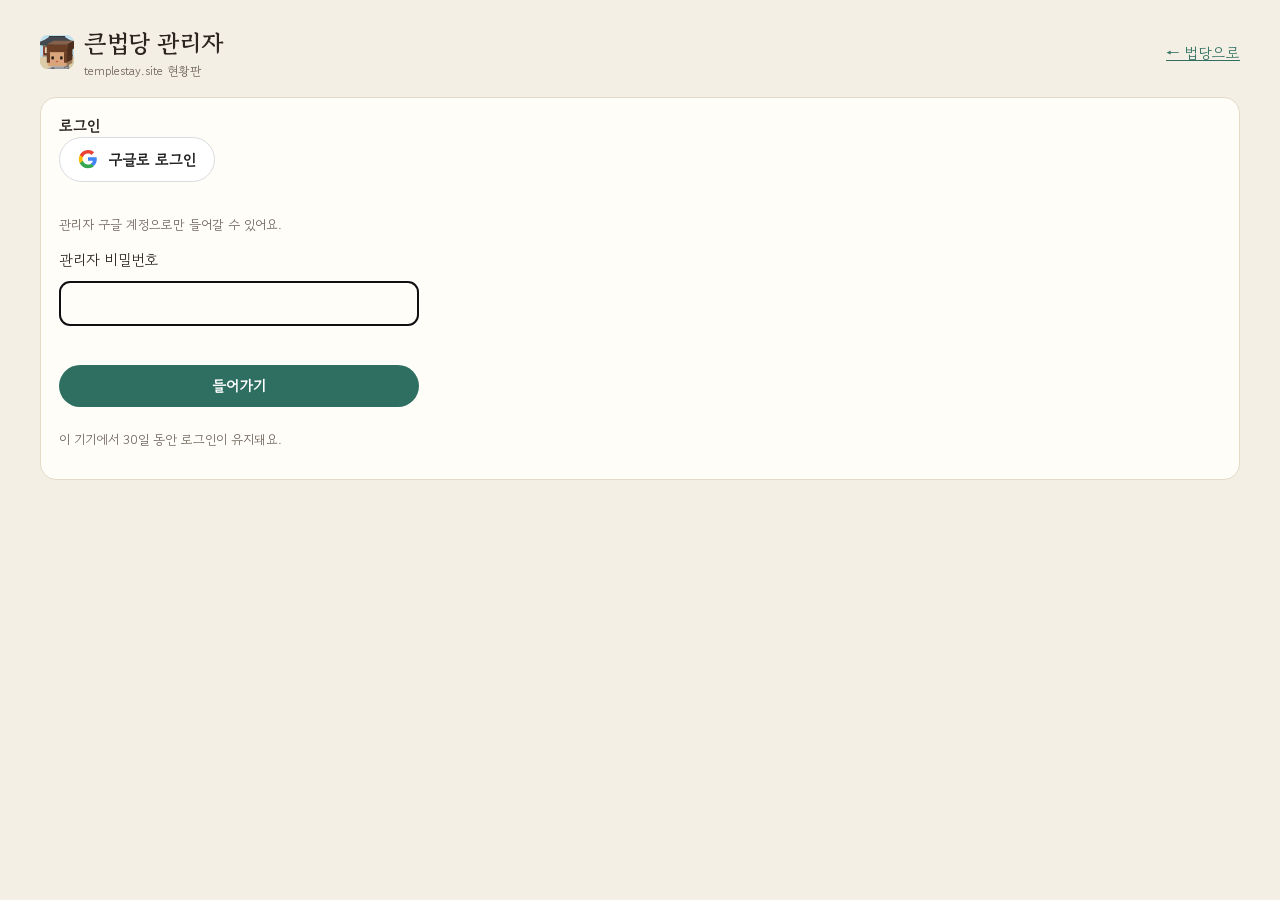
==== admin.html @ 12bd5f58 "캠핑장 첫 버전: 큰법당 뼈대 복사 → 텐트·캠핑카·카바나, 캠프 마당(모닥불·의자)·물가·취사장·내 자리, 캠핑 동작 20가지, 표정, 불꽃놀이, 도감, 본 서버 1·조용한 서버" ====
<!doctype html>
<html lang="ko">
<head>
<meta charset="utf-8">
<meta name="viewport" content="width=device-width, initial-scale=1">
<meta name="robots" content="noindex">
<title>관리자 · 큰법당 템플스테이</title>
<link rel="icon" type="image/svg+xml" href="favicon.svg">
<link rel="stylesheet" href="https://fonts.googleapis.com/css2?family=Gowun+Batang:wght@700&family=Gowun+Dodum&display=swap">
<style>
  /* 관리자 현황판: 위 숫자 6칸 → 14일 흐름 · 시간대 → 지금(장소 · 하는 일 · 서버 · 인기) → 누적 순위 · 날짜별 표 → 연등 · 신고 */
  :root { --bg: #f4efe4; --card: #fffdf8; --fg: #2b2420; --muted: #6d625a; --faint: #a4988a; --line: #e4dac8; --grid: #efe7d8;
    --jade: #2f6f62; --jade-soft: #e2efe9; --jade-pale: #b9d6cc; --amber: #c97a3c; --amber-pale: #ecc9a8; --red: #b8463f; color-scheme: light; }
  @media (prefers-color-scheme: dark) { :root { --bg: #1b1815; --card: #25211d; --fg: #efe7da; --muted: #b3a797; --faint: #7d7266; --line: #3a332c; --grid: #2f2a24;
    --jade: #6fb5a5; --jade-soft: #22362f; --jade-pale: #3c6158; --amber: #e0a06a; --amber-pale: #6b4d33; --red: #e07a70; color-scheme: dark; } }
  * { box-sizing: border-box; }
  body { margin: 0; background: var(--bg); color: var(--fg); font: 15px/1.55 "Gowun Dodum", "Apple SD Gothic Neo", "Malgun Gothic", sans-serif; word-break: keep-all;
    padding: 24px max(16px, env(safe-area-inset-right)) 48px max(16px, env(safe-area-inset-left)); }
  main { max-width: 1200px; margin: 0 auto; display: grid; gap: 16px; }
  a { color: var(--jade); }
  h1 { font-family: "Gowun Batang", serif; font-size: 24px; margin: 0; }
  h2 { font-size: 15px; margin: 0; font-weight: 700; }
  h3 { font-size: 12.5px; margin: 0 0 8px; font-weight: 400; color: var(--muted); }
  [hidden] { display: none !important; }
  .muted { color: var(--muted); font-size: 13px; }
  .err { color: var(--red); min-height: 1.4em; margin: 0; font-size: 14px; }
  button { font: inherit; cursor: pointer; border: 0; border-radius: 999px; padding: 9px 16px; background: var(--jade); color: #fff; font-weight: 700; }
  button.ghost { background: transparent; color: var(--fg); border: 1px solid var(--line); font-weight: 400; }
  button.ghost:hover { background: var(--grid); }
  input { font: inherit; font-size: 16px; padding: 9px 12px; border-radius: 10px; border: 1px solid var(--line); background: var(--card); color: var(--fg); }
  form { display: grid; gap: 10px; max-width: 360px; }
  .google { display: inline-flex; align-items: center; gap: 10px; background: #fff; color: #1f1f1f; border: 1px solid #dadce0; font-weight: 600; padding: 10px 18px; }
  .google svg { width: 20px; height: 20px; }

  /* 머리줄 */
  .top { display: flex; align-items: center; gap: 12px; flex-wrap: wrap; }
  .top .brand { display: flex; align-items: center; gap: 10px; margin-right: auto; }
  .top .brand img { width: 34px; height: 34px; }
  .top .brand small { display: block; color: var(--muted); font-size: 12.5px; }
  .live-pill { display: inline-flex; align-items: center; gap: 8px; font-size: 13px; color: var(--muted); }
  .live-pill i { width: 8px; height: 8px; border-radius: 50%; background: #3fb57a; box-shadow: 0 0 0 3px rgba(63, 181, 122, .22); }
  .live-pill.off i { background: var(--faint); box-shadow: none; }

  /* 카드 · 격자 */
  .card { background: var(--card); border: 1px solid var(--line); border-radius: 16px; padding: 16px 18px; min-width: 0; }
  .card-head { display: flex; align-items: center; justify-content: space-between; gap: 10px; flex-wrap: wrap; margin-bottom: 14px; }
  .card-head .muted { font-size: 12.5px; }
  .grid { display: grid; grid-template-columns: repeat(12, 1fr); gap: 16px; }
  .s4 { grid-column: span 4; } .s5 { grid-column: span 5; } .s6 { grid-column: span 6; } .s7 { grid-column: span 7; } .s8 { grid-column: span 8; } .s12 { grid-column: span 12; }
  @media (max-width: 980px) { .s4, .s5, .s7 { grid-column: span 6; } .s8 { grid-column: span 12; } }
  @media (max-width: 680px) { .grid > * { grid-column: span 12 !important; } }

  /* 숫자 6칸 */
  .kpis { display: grid; grid-template-columns: repeat(6, 1fr); gap: 12px; }
  @media (max-width: 980px) { .kpis { grid-template-columns: repeat(3, 1fr); } }
  @media (max-width: 520px) { .kpis { grid-template-columns: repeat(2, 1fr); } }
  .kpi { background: var(--card); border: 1px solid var(--line); border-radius: 14px; padding: 13px 15px; display: grid; gap: 1px; align-content: start; }
  .kpi small { color: var(--muted); font-size: 12.5px; }
  .kpi b { font-family: "Gowun Batang", serif; font-size: 30px; line-height: 1.2; font-variant-numeric: tabular-nums; }
  .kpi b u { text-decoration: none; font-size: 15px; margin-left: 2px; font-family: "Gowun Dodum", sans-serif; color: var(--muted); }
  .kpi em { font-style: normal; color: var(--muted); font-size: 12px; }
  .kpi.live { background: var(--jade-soft); border-color: var(--jade-pale); }
  .kpi.live b { color: var(--jade); }
  .delta { font-variant-numeric: tabular-nums; }

  /* 단추 묶음 (지표 · 순위 고르기) */
  .seg { display: inline-flex; gap: 2px; padding: 3px; border-radius: 999px; background: var(--grid); flex-wrap: wrap; }
  .seg button { background: transparent; color: var(--muted); font-weight: 400; padding: 5px 12px; font-size: 13px; }
  .seg button[aria-pressed="true"] { background: var(--card); color: var(--fg); font-weight: 700; box-shadow: 0 1px 2px rgba(0,0,0,.08); }

  /* 세로 막대 (14일 · 시간대) */
  .vbars { position: relative; display: flex; align-items: flex-end; gap: 4px; height: 190px; padding-top: 18px; border-bottom: 1px solid var(--line);
    background: linear-gradient(var(--grid) 1px, transparent 1px) 0 18px / 100% 43px; }
  .vbars .col { position: relative; flex: 1; height: 100%; display: flex; flex-direction: column; justify-content: flex-end; align-items: center; min-width: 0; cursor: default; }
  .vbars .col i { width: 100%; max-width: 30px; background: var(--faint); opacity: .55; border-radius: 4px 4px 0 0; min-height: 2px; }
  .vbars .col.hi i { background: var(--jade); opacity: 1; }
  .vbars.amber .col i { background: var(--amber-pale); } .vbars.amber .col.hi i { background: var(--amber); }
  .vbars .col:hover i { filter: brightness(.9); }
  .vbars .col em { position: absolute; font-style: normal; font-size: 11.5px; color: var(--fg); font-variant-numeric: tabular-nums; transform: translateY(-100%); padding-bottom: 2px; }
  .xlab { display: flex; gap: 4px; margin-top: 5px; }
  .xlab span { flex: 1; text-align: center; font-size: 11px; color: var(--muted); font-variant-numeric: tabular-nums; min-width: 0; white-space: nowrap; }
  .vbars.hours { gap: 2px; height: 160px; padding-top: 26px; background-position: 0 26px; }
  .headline { font-size: 13.5px; margin: 10px 0 0; }
  .headline b { color: var(--jade); }

  /* 잔디: 한 칸 = 하루, 세로 7칸 = 한 주 (일~토). 많을수록 진한 초록 */
  .grass-wrap { overflow-x: auto; padding-bottom: 4px; }
  .grass { display: grid; grid-template-rows: repeat(7, 15px); grid-auto-flow: column; grid-auto-columns: 15px; gap: 3px; }
  .grass i { border-radius: 3px; background: var(--grid); outline: 1px solid rgba(0,0,0,.04); outline-offset: -1px; }
  :is(.grass, .grass-legend) i.l1 { background: #c6e3d3; } :is(.grass, .grass-legend) i.l2 { background: #8cc6aa; } :is(.grass, .grass-legend) i.l3 { background: #4f9e80; } :is(.grass, .grass-legend) i.l4 { background: #2f6f62; }
  .grass i.today { outline: 2px solid var(--fg); outline-offset: -2px; }
  .grass i.future { background: transparent; outline: none; }
  @media (prefers-color-scheme: dark) { :is(.grass, .grass-legend) i.l1 { background: #24443a; } :is(.grass, .grass-legend) i.l2 { background: #2f6a58; } :is(.grass, .grass-legend) i.l3 { background: #4f9e80; } :is(.grass, .grass-legend) i.l4 { background: #7fd1b0; } }
  .grass-legend { display: flex; align-items: center; gap: 4px; font-size: 11.5px; color: var(--muted); margin-top: 8px; }
  .grass-legend i { width: 12px; height: 12px; border-radius: 3px; display: inline-block; }
  .grass-months { display: grid; grid-auto-flow: column; grid-auto-columns: 15px; gap: 3px; font-size: 11px; color: var(--muted); height: 16px; }

  /* 가로 막대 (장소 · 하는 일 · 인기 · 순위) */
  .hbar { display: grid; gap: 7px; }
  .hbar .row { display: grid; grid-template-columns: 22px minmax(70px, 130px) 1fr 54px; gap: 8px; align-items: center; font-size: 13.5px; }
  .hbar.plain .row { grid-template-columns: minmax(70px, 110px) 1fr 34px; }
  .hbar .no { color: var(--muted); font-size: 12px; text-align: center; font-variant-numeric: tabular-nums; }
  .hbar .name { overflow: hidden; text-overflow: ellipsis; white-space: nowrap; }
  .hbar .track { height: 10px; border-radius: 5px; background: var(--grid); overflow: hidden; }
  .hbar .track i { display: block; height: 100%; border-radius: 5px; background: var(--jade); min-width: 3px; }
  .hbar .row.top1 .track i { background: var(--jade); } .hbar .row:not(.top1) .track i { background: var(--jade-pale); }
  .hbar b { text-align: right; font-variant-numeric: tabular-nums; font-size: 13px; }
  .hbar b small { color: var(--muted); font-weight: 400; margin-left: 3px; }

  /* 서버 */
  .servers { display: grid; grid-template-columns: repeat(4, 1fr); gap: 6px; }
  .srv { border: 1px solid var(--line); border-radius: 10px; padding: 7px 9px; display: grid; gap: 4px; font-size: 12.5px; }
  .srv b { font-size: 15px; font-variant-numeric: tabular-nums; }
  .srv.empty { color: var(--faint); border-style: dashed; }
  .srv .track { height: 4px; border-radius: 2px; background: var(--grid); }
  .srv .track i { display: block; height: 100%; border-radius: 2px; background: var(--jade); }

  /* 날짜별 표 */
  .tablewrap { overflow-x: auto; }
  table.daily { width: 100%; border-collapse: collapse; font-size: 13px; font-variant-numeric: tabular-nums; white-space: nowrap; }
  .daily th, .daily td { padding: 6px 8px; text-align: right; border-bottom: 1px solid var(--grid); }
  .daily th:first-child, .daily td:first-child { text-align: left; }
  .daily th { color: var(--muted); font-weight: 400; font-size: 12px; position: sticky; top: 0; background: var(--card); }
  .daily tr.today td { font-weight: 700; color: var(--jade); }
  .daily td.zero { color: var(--faint); }

  /* 연등 · 신고 */
  .lanterns { max-height: 420px; overflow-y: auto; display: grid; gap: 6px; }
  .lantern { display: flex; align-items: center; gap: 10px; padding: 7px 10px; border: 1px solid var(--line); border-radius: 10px; font-size: 14px; }
  .lantern .dot { width: 13px; height: 17px; border-radius: 7px; border: 1px solid rgba(0,0,0,.15); flex: none; }
  .lantern small { color: var(--muted); margin-left: auto; font-variant-numeric: tabular-nums; white-space: nowrap; }
  .lantern button { padding: 3px 11px; font-size: 12.5px; }
  .report { border: 1px solid var(--line); border-radius: 12px; padding: 12px; display: grid; gap: 6px; }
  .report + .report { margin-top: 10px; }
  .report p { margin: 0; white-space: pre-wrap; }
  .report img { max-width: 100%; max-height: 240px; border-radius: 8px; border: 1px solid var(--line); cursor: zoom-in; justify-self: start; }
  .report .meta { color: var(--muted); font-size: 12.5px; }
  .report button { justify-self: start; padding: 5px 13px; font-size: 13px; }
  .badge { display: inline-block; min-width: 20px; padding: 0 7px; border-radius: 999px; background: var(--grid); color: var(--muted); font-size: 12px; text-align: center; font-weight: 400; margin-left: 4px; }
  .badge.alert { background: var(--red); color: #fff; }
  .empty-note { color: var(--muted); font-size: 13px; margin: 6px 0; }

  /* 마우스를 올리면 뜨는 작은 창 */
  #tip { position: fixed; z-index: 50; pointer-events: none; background: var(--fg); color: var(--bg); padding: 6px 10px; border-radius: 8px; font-size: 12.5px; line-height: 1.4;
    transform: translate(-50%, calc(-100% - 10px)); white-space: nowrap; opacity: 0; transition: opacity .1s; }
  #tip.on { opacity: 1; }
  .foot { display: flex; gap: 8px; align-items: center; flex-wrap: wrap; }
</style>
</head>
<body>
<main>
  <header class="top">
    <div class="brand"><img src="favicon.svg" alt=""><div><h1>큰법당 관리자</h1><small>templestay.site 현황판</small></div></div>
    <span id="live-pill" class="live-pill off" hidden><i></i><span id="stamp">불러오는 중</span></span>
    <button id="refresh" class="ghost" type="button" hidden>새로 불러오기</button>
    <a href="./">← 법당으로</a>
  </header>

  <section id="login" class="card" hidden>
    <h2>로그인</h2>
    <div id="google-box" hidden>
      <button id="google-btn" type="button" class="google"><svg viewBox="0 0 24 24" aria-hidden="true"><path fill="#4285F4" d="M22.5 12.2c0-.8-.1-1.5-.2-2.2H12v4.2h5.9a5 5 0 0 1-2.2 3.3v2.7h3.5c2.1-1.9 3.3-4.7 3.3-8z"/><path fill="#34A853" d="M12 23c3 0 5.5-1 7.2-2.7l-3.5-2.7c-1 .7-2.2 1.1-3.7 1.1-2.9 0-5.3-1.9-6.2-4.5H2.2v2.8A11 11 0 0 0 12 23z"/><path fill="#FBBC05" d="M5.8 14.2a6.6 6.6 0 0 1 0-4.3V7.1H2.2a11 11 0 0 0 0 9.9z"/><path fill="#EA4335" d="M12 5.4c1.6 0 3.1.6 4.2 1.7l3.1-3.1A11 11 0 0 0 2.2 7.1l3.6 2.8C6.7 7.3 9.1 5.4 12 5.4z"/></svg>구글로 로그인</button>
      <p id="g-err" class="err" role="alert"></p>
      <p class="muted">관리자 구글 계정으로만 들어갈 수 있어요.</p>
    </div>
    <form id="login-form" autocomplete="off">
      <label for="pw">관리자 비밀번호</label>
      <input id="pw" type="password" autocomplete="current-password">
      <p id="err" class="err" role="alert"></p>
      <button type="submit">들어가기</button>
      <p class="muted">이 기기에서 30일 동안 로그인이 유지돼요.</p>
    </form>
  </section>

  <section id="dash" hidden style="display:grid;gap:16px">
    <!-- 숫자 6칸 -->
    <div class="kpis">
      <div class="kpi live"><small>지금 접속</small><b id="k-online">-</b><em id="k-online-sub"></em></div>
      <div class="kpi"><small>오늘 방문</small><b id="k-today">-</b><em id="k-today-sub"></em></div>
      <div class="kpi"><small>오늘 입장</small><b id="k-joins">-</b><em id="k-joins-sub"></em></div>
      <div class="kpi"><small>오늘 연등</small><b id="k-wish">-</b><em id="k-wish-sub"></em></div>
      <div class="kpi"><small>평균 머문 시간</small><b id="k-stay">-</b><em id="k-stay-sub"></em></div>
      <div class="kpi"><small>오늘 최고 동시접속</small><b id="k-peak">-</b><em id="k-peak-sub"></em></div>
    </div>

    <div class="grid">
      <div class="card s8">
        <div class="card-head"><h2>방문 잔디</h2>
          <div class="seg" id="seg-days" role="group" aria-label="볼 숫자">
            <button type="button" data-m="days" aria-pressed="true">방문</button><button type="button" data-m="joins" aria-pressed="false">입장</button><button type="button" data-m="wish" aria-pressed="false">연등</button><button type="button" data-m="peak" aria-pressed="false">최고 동시접속</button>
          </div></div>
        <div class="grass-wrap"><div id="grass-m" class="grass-months"></div><div id="grass" class="grass"></div></div>
        <div class="grass-legend">적게 <i style="background:var(--grid)"></i><i class="l1"></i><i class="l2"></i><i class="l3"></i><i class="l4"></i> 많이 · 한 칸이 하루, 세로 한 줄이 한 주 (위가 일요일)</div>
        <h3 style="margin-top:16px">최근 14일</h3>
        <div id="days" class="vbars"></div><div id="days-x" class="xlab"></div>
        <p id="days-head" class="headline"></p>
      </div>
      <div class="card s4">
        <div class="card-head"><h2>몇 시에 많이 오나요</h2><span class="muted">최근 14일 · 한국 시각</span></div>
        <div id="hours" class="vbars hours"></div><div id="hours-x" class="xlab"></div>
        <p id="hours-head" class="headline"></p>
      </div>

      <div class="card s4">
        <div class="card-head"><h2>지금 어디에 있나요</h2><span class="muted">모든 서버</span></div>
        <div id="l-scenes" class="hbar plain"></div>
        <h3 style="margin-top:16px">하고 있는 동작</h3>
        <div id="l-acts" class="hbar plain"></div>
      </div>
      <div class="card s4">
        <div class="card-head"><h2>서버별 인원</h2><span class="muted" id="srv-sub"></span></div>
        <div id="servers" class="servers"></div>
      </div>
      <div class="card s4">
        <div class="card-head"><h2>지금 인기</h2>
          <div class="seg" id="seg-live" role="group" aria-label="지금 인기 종류"></div></div>
        <div id="l-pop" class="hbar plain"></div>
      </div>

      <div class="card s6">
        <div class="card-head"><h2>누적 순위</h2><span class="muted">들어올 때 고른 모습 · 많이 한 동작</span></div>
        <div class="seg" id="seg-rank" role="group" aria-label="순위 종류" style="margin-bottom:14px"></div>
        <div id="rank" class="hbar"></div>
      </div>
      <div class="card s6">
        <div class="card-head"><h2>날짜별 한눈에</h2><span class="muted">최근 14일 · 한국 날짜</span></div>
        <div class="tablewrap"><table id="daily" class="daily"></table></div>
      </div>

      <div class="card s7">
        <div class="card-head"><h2>걸린 연등 <span id="w-count" class="badge"></span></h2>
          <input id="w-find" type="search" placeholder="법명으로 찾기" aria-label="법명으로 찾기" style="font-size:14px;padding:6px 10px;max-width:180px"></div>
        <p class="muted" style="margin:-6px 0 10px">소원 글은 비공개라 서버에도 없어요. 이상한 법명은 내리기.</p>
        <div id="lanterns" class="lanterns"></div>
      </div>
      <div class="card s5">
        <div class="card-head"><h2>신고 <span id="r-count" class="badge"></span></h2></div>
        <div id="reports"></div>
      </div>
    </div>

    <div class="foot">
      <button id="logout" class="ghost" type="button">로그아웃</button>
      <span class="muted">30초마다 저절로 새로 불러와요. 방문은 기기마다 하루 한 번 숫자만 세고, 누가 왔는지는 남기지 않아요.</span>
    </div>
  </section>
</main>
<div id="tip" role="tooltip"></div>

<script type="module">
  import { RELAY_URL, FIREBASE, SCENES, ACTIONS, CHAR_TYPES, hairName, OUTFITS, ACCESSORIES, LOCATIONS, BODIES, SERVER_COUNT, SERVER_CAP } from './js/data.js';
  // 내 옆 친구 이름 (js/blocky.js 의 PETS 와 같게. 그 파일은 3D 그림 도구를 불러와서 여기서는 이름만 따로)
  const PET_NAMES = { dog: '강아지', cat: '고양이', russianblue: '러시안 블루', hamster: '햄스터', bunny: '토끼', panda: '판다', squirrel: '다람쥐', turtle: '거북이', squid: '오징어', fishbowl: '어항 물고기', baekgu: '백구', otter: '수달',
    ai: 'AI 짝꿍', claude: '클로드', drone: '드론', coffee: '커피잔', icecoffee: '아이스커피', book: '책 친구', laptop: '노트북', tablet: '태블릿', ghost: '꼬마 유령', pumpkin: '호박 등불', plant: '화분 친구', rocket: '꼬마 로켓', none: '친구 없이' };
  const ACT_NAMES = { ...Object.fromEntries(ACTIONS.map((a) => [a.id, a.name])), walk: '산보', jump: '점프' };
  const TYPE_NAMES = Object.fromEntries(CHAR_TYPES.map((t) => [t.id, `${t.hairF} / ${t.hairM}`]));
  const TYPE_G_NAMES = Object.fromEntries(CHAR_TYPES.flatMap((t) => [[`${t.id}:f`, `${hairName(t, 'f')} · 여`], [`${t.id}:m`, `${hairName(t, 'm')} · 남`]]));
  const OUTFIT_NAMES = { ...Object.fromEntries(OUTFITS.map((o) => [o.id, o.name])), own: '캐릭터 기본 옷' };
  const ACC_NAMES = { ...Object.fromEntries(ACCESSORIES.map((a) => [a.id, a.name])), none: '장신구 없이' };
  const DESIGN_NAMES = Object.fromEntries(LOCATIONS.map((l) => [l.id, l.name]));
  const BODY_NAMES = Object.fromEntries(BODIES.map((b) => [b.id, b.label]));
  const SCENE_NAMES = Object.fromEntries(Object.entries(SCENES).map(([k, v]) => [k, v.name]));

  const $ = (s) => document.querySelector(s);
  const esc = (s) => String(s ?? '').replace(/[&<>"']/g, (c) => ({ '&': '&amp;', '<': '&lt;', '>': '&gt;', '"': '&quot;', "'": '&#39;' }[c]));
  const num = (n) => Number(n || 0).toLocaleString('ko-KR');
  const mmss = (sec) => { sec = Math.round(sec || 0); return sec >= 3600 ? `${Math.floor(sec / 3600)}시간 ${Math.round((sec % 3600) / 60)}분` : sec >= 60 ? `${Math.floor(sec / 60)}분 ${sec % 60}초` : `${sec}초`; };
  const kdayOf = (ms) => new Date(ms + 9 * 3600e3).toISOString().slice(0, 10);
  const md = (d) => `${+d.slice(5, 7)}/${+d.slice(8)}`;
  const wk = (d) => '일월화수목금토'[new Date(d + 'T00:00:00Z').getUTCDay()];
  const hm = (t) => t ? new Date(t).toLocaleTimeString('ko-KR', { hour: 'numeric', minute: '2-digit' }) : '';
  // 어제와 견주기: 화살표 + 부호로 (색만으로 알리지 않게)
  const delta = (a, b, unit = '') => !b ? (a ? '어제 0' : '어제와 같아요') : a === b ? `어제와 같아요 (${num(b)}${unit})` : `어제 ${num(b)}${unit} · ${a > b ? '▲' : '▼'} ${Math.abs(Math.round(((a - b) / b) * 100))}%`;

  const KEY = 'maeum:adminToken'; // 법당 화면과 같은 입장권 (여기서 로그인하면 법당 화면에서도 관리자)
  const getTok = () => { try { const t = localStorage.getItem(KEY) || ''; if (t && +t.split('.')[0] < Date.now()) { localStorage.removeItem(KEY); return ''; } return t; } catch { return ''; } };
  const setTok = (v) => { try { v ? localStorage.setItem(KEY, v) : localStorage.removeItem(KEY); } catch {} };
  let timer = null, S = null;
  const view = { days: 'days', live: 'pets', rank: 'type' };

  function show(logged) {
    $('#login').hidden = logged; $('#dash').hidden = !logged; $('#live-pill').hidden = !logged; $('#refresh').hidden = !logged;
    clearInterval(timer);
    if (logged) { load(); timer = setInterval(load, 30000); } else setTimeout(() => $('#pw').focus(), 50);
  }

  async function load() {
    const r = await fetch(`${RELAY_URL}/admin/stats`, { headers: { Authorization: `Bearer ${getTok()}` } }).catch(() => null);
    if (!r) { $('#stamp').textContent = '서버에 닿지 않았어요'; $('#live-pill').classList.add('off'); return; }
    if (r.status === 401) { setTok(''); return show(false); }
    S = await r.json();
    $('#live-pill').classList.remove('off');
    $('#stamp').textContent = `실시간 · ${new Date().toLocaleTimeString('ko-KR', { hour: 'numeric', minute: '2-digit', second: '2-digit' })} 기준`;
    render();
    loadReports();
  }

  // 지난 n일 (한국 날짜, 오래된 날부터)
  const lastDays = (n) => Array.from({ length: n }, (_, i) => kdayOf(Date.now() - (n - 1 - i) * 864e5));

  function render() {
    const s = S, today = kdayOf(Date.now()), yday = kdayOf(Date.now() - 864e5);
    // ── 숫자 6칸
    const rooms = Object.entries(s.rooms || {});
    $('#k-online').innerHTML = `${num(s.online)}<u>명</u>`;
    $('#k-online-sub').textContent = rooms.length ? `서버 ${rooms.length}곳에 있어요` : '지금은 아무도 없어요';
    $('#k-today').innerHTML = `${num(s.today)}<u>명</u>`;
    $('#k-today-sub').textContent = delta(s.today || 0, s.days?.[yday] || 0, '명');
    $('#k-joins').innerHTML = `${num(s.joins?.[today])}<u>번</u>`;
    $('#k-joins-sub').textContent = delta(s.joins?.[today] || 0, s.joins?.[yday] || 0, '번');
    $('#k-wish').innerHTML = `${num(s.wishDays?.[today])}<u>개</u>`;
    $('#k-wish-sub').textContent = `누적 ${num(s.wishTotal)}개 · 지금 걸린 ${num(s.wishes?.length)}개`;
    const last7 = lastDays(7), sum = (m, ks) => ks.reduce((n, k) => n + (m?.[k] || 0), 0), n7 = sum(s.stayN, last7);
    const avgToday = s.stayN?.[today] ? s.staySec[today] / s.stayN[today] : 0;
    $('#k-stay').textContent = avgToday ? mmss(avgToday) : '-';
    $('#k-stay-sub').textContent = n7 ? `최근 7일 평균 ${mmss(sum(s.staySec, last7) / n7)}` : '나간 분이 생기면 계산해요';
    $('#k-peak').innerHTML = `${num(s.peaks?.[today]?.n)}<u>명</u>`;
    $('#k-peak-sub').textContent = s.best?.n ? `역대 ${s.best.n}명 · ${new Date(s.best.at).toLocaleDateString('ko-KR', { month: 'numeric', day: 'numeric' })}` : '';

    renderDays(); renderHours(); renderLive(); renderRank(); renderDaily(); renderLanterns();
  }

  // ── 최근 14일: 한 번에 한 숫자만 (축이 둘인 그래프는 만들지 않아요)
  const DAY_METRICS = {
    days: { name: '방문', unit: '명', get: (d) => S.days?.[d] || 0 },
    joins: { name: '입장', unit: '번', get: (d) => S.joins?.[d] || 0 },
    wish: { name: '연등', unit: '개', get: (d) => S.wishDays?.[d] || 0, amber: true },
    peak: { name: '최고 동시접속', unit: '명', get: (d) => S.peaks?.[d]?.n || 0 },
  };
  // 잔디: 최근 20주. 진하기 4단계는 기록된 날 중 가장 많은 날 기준
  function renderGrass() {
    const M = DAY_METRICS[view.days], today = kdayOf(Date.now());
    const dow = new Date(today + 'T00:00:00Z').getUTCDay(), weeks = 20, n = weeks * 7 - (6 - dow);
    const ds = lastDays(n), vals = ds.map(M.get), max = Math.max(1, ...vals);
    const lv = (v) => !v ? '' : v >= max * 0.75 ? 'l4' : v >= max * 0.5 ? 'l3' : v >= max * 0.25 ? 'l2' : 'l1';
    $('#grass').innerHTML = ds.map((d, i) => `<i class="${lv(vals[i])}${d === today ? ' today' : ''}" data-tip="${md(d)} (${wk(d)}) · ${M.name} ${num(vals[i])}${M.unit}"></i>`).join('') + '<i class="future"></i>'.repeat(6 - dow);
    // 위쪽 달 이름: 그 주에 1일이 있으면
    $('#grass-m').innerHTML = Array.from({ length: weeks }, (_, w) => { const f = ds.slice(w * 7, w * 7 + 7).find((d) => d.endsWith('-01')); return `<span>${f ? +f.slice(5, 7) + '월' : ''}</span>`; }).join('');
  }
  function renderDays() {
    renderGrass();
    const M = DAY_METRICS[view.days], ds = lastDays(14), vals = ds.map(M.get), max = Math.max(1, ...vals), today = ds[13];
    const top = vals.indexOf(Math.max(...vals));
    $('#days').classList.toggle('amber', !!M.amber);
    // 숫자는 오늘과 가장 많은 날에만 (나머지는 마우스를 올리면)
    $('#days').innerHTML = ds.map((d, i) => `<div class="col${d === today ? ' hi' : ''}" data-tip="${md(d)} (${wk(d)}) · ${M.name} ${num(vals[i])}${M.unit}">${(d === today || (i === top && vals[i])) ? `<em style="bottom:${(vals[i] / max) * 100}%">${num(vals[i])}</em>` : ''}<i style="height:${(vals[i] / max) * 100}%"></i></div>`).join('');
    $('#days-x').innerHTML = ds.map((d, i) => `<span>${(13 - i) % 2 ? '' : md(d)}</span>`).join('');   // 오늘부터 하루 걸러
    const total = vals.reduce((a, b) => a + b, 0);
    $('#days-head').innerHTML = total ? `14일 동안 ${M.name} <b>${num(total)}${M.unit}</b> · 하루 평균 ${num(Math.round(total / 14))}${M.unit} · 가장 많은 날 ${md(ds[top])} (${wk(ds[top])})` : '아직 기록이 없어요';
  }

  // ── 시간대: 최근 14일 24칸을 더해서
  function renderHours() {
    const hrs = Array(24).fill(0);
    Object.entries(S.hours || {}).sort().slice(-14).forEach(([, a]) => a.forEach((n, h) => (hrs[h] += n)));
    const max = Math.max(1, ...hrs), top = hrs.indexOf(Math.max(...hrs));
    $('#hours').innerHTML = hrs.map((n, h) => `<div class="col${h === top && n ? ' hi' : ''}" data-tip="${h}시 ~ ${h + 1}시 · ${num(n)}명">${h === top && n ? `<em style="bottom:${(n / max) * 100}%">${num(n)}</em>` : ''}<i style="height:${(n / max) * 100}%"></i></div>`).join('');
    $('#hours-x').innerHTML = hrs.map((_, h) => `<span>${h % 6 ? '' : h + '시'}</span>`).join('');
    const label = (h) => `${h < 6 ? '새벽' : h < 12 ? '오전' : h < 18 ? '오후' : '저녁'} ${h % 12 || 12}시`;
    $('#hours-head').innerHTML = hrs.some(Boolean) ? `<b>${label(top)}</b>에 가장 많이 와요` : '시간대 기록이 아직 없어요';
  }

  // 가로 막대 목록. rankMode 면 순위 · 비율까지
  function hbar(el, map, names, empty, rankMode = false, limit = 10) {
    const rows = Object.entries(map || {}).filter(([, n]) => n > 0).sort((a, b) => b[1] - a[1]).slice(0, limit);
    const total = Object.values(map || {}).reduce((a, b) => a + b, 0), max = Math.max(1, ...rows.map(([, n]) => n));
    $(el).innerHTML = rows.length ? rows.map(([k, n], i) => `<div class="row${i === 0 ? ' top1' : ''}" data-tip="${esc(names[k] || k)} · ${num(n)}${rankMode ? `번 (${Math.round((n / total) * 100)}%)` : '명'}">
      ${rankMode ? `<span class="no">${i + 1}</span>` : ''}<span class="name">${esc(names[k] || k)}</span><span class="track"><i style="width:${(n / max) * 100}%"></i></span><b>${rankMode ? `${Math.round((n / total) * 100)}<small>%</small>` : num(n)}</b></div>`).join('')
      : `<p class="empty-note">${empty}</p>`;
  }

  // ── 지금: 장소 · 동작 · 서버 · 인기
  const LIVE_TABS = [['pets', '친구', PET_NAMES], ['types', '머리', TYPE_NAMES], ['bodies', '체형', BODY_NAMES], ['designs', '디자인', DESIGN_NAMES]];
  function renderLive() {
    const L = S.live || {};
    hbar('#l-scenes', L.scenes, SCENE_NAMES, '지금은 접속한 분이 없어요');
    hbar('#l-acts', L.acts, ACT_NAMES, '하고 있는 동작이 없어요 (걷기 · 서 있기)');
    $('#seg-live').innerHTML = LIVE_TABS.map(([k, n]) => `<button type="button" data-live="${k}" aria-pressed="${view.live === k}">${n}</button>`).join('');
    const [k, , names] = LIVE_TABS.find(([x]) => x === view.live);
    hbar('#l-pop', k === 'pets' ? L.pets : L[k], names, k === 'bodies' && !L.bodies ? '체형은 서버를 새로 올린 뒤부터 보여요' : '지금 고른 분이 없어요');
    const rooms = S.rooms || {}, busy = Object.keys(rooms).length;
    $('#srv-sub').textContent = `${SERVER_COUNT}곳 중 ${busy}곳 · 한 곳 ${SERVER_CAP}명까지`;
    $('#servers').innerHTML = Array.from({ length: SERVER_COUNT }, (_, i) => {
      const n = rooms[`hall-${i + 1}`] || 0;
      return `<div class="srv${n ? '' : ' empty'}" data-tip="서버 ${i + 1} · ${n}명 / ${SERVER_CAP}명"><span>서버 ${i + 1}</span><b>${n}</b><span class="track"><i style="width:${Math.min(100, (n / SERVER_CAP) * 100)}%"></i></span></div>`;
    }).join('');
  }

  // ── 누적 순위
  const RANK_TABS = [['type', '머리', TYPE_G_NAMES], ['body', '체형', BODY_NAMES], ['pet', '친구', PET_NAMES], ['outfit', '옷', OUTFIT_NAMES], ['acc', '장신구', ACC_NAMES], ['design', '디자인', DESIGN_NAMES], ['act', '동작', ACT_NAMES]];
  function renderRank() {
    $('#seg-rank').innerHTML = RANK_TABS.map(([k, n]) => `<button type="button" data-rank="${k}" aria-pressed="${view.rank === k}">${n}</button>`).join('');
    const [k, , names] = RANK_TABS.find(([x]) => x === view.rank);
    hbar('#rank', S.tally?.[k], names, k === 'body' ? '체형 순위는 이번 업데이트부터 쌓여요' : '아직 쌓인 기록이 없어요', true);
  }

  // ── 날짜별 표 (새 날짜가 위)
  function renderDaily() {
    const s = S, today = kdayOf(Date.now()), ds = lastDays(14).reverse();
    const cell = (v, txt = num(v)) => `<td class="${v ? '' : 'zero'}">${v ? txt : '0'}</td>`;
    $('#daily').innerHTML = `<thead><tr><th>날짜</th><th>방문</th><th>입장</th><th>연등</th><th>평균 머묾</th><th>최고 동시</th></tr></thead><tbody>` + ds.map((d) => {
      const st = s.stayN?.[d] ? s.staySec[d] / s.stayN[d] : 0;
      return `<tr class="${d === today ? 'today' : ''}"><td>${md(d)} (${wk(d)})${d === today ? ' 오늘' : ''}</td>${cell(s.days?.[d])}${cell(s.joins?.[d])}${cell(s.wishDays?.[d])}${st ? `<td>${mmss(st)}</td>` : '<td class="zero">-</td>'}${cell(s.peaks?.[d]?.n)}</tr>`;
    }).join('') + '</tbody>';
  }

  // ── 걸린 연등 (새것부터, 법명으로 찾기)
  function renderLanterns() {
    const q = $('#w-find').value.trim();
    const all = [...(S.wishes || [])].reverse(), ws = q ? all.filter((w) => String(w.n || '').includes(q)) : all;
    $('#w-count').textContent = all.length;
    $('#lanterns').innerHTML = ws.length ? ws.map((w) => `<div class="lantern"><span class="dot" style="background:${/^#[0-9a-f]{3,8}$/i.test(w.c) ? w.c : '#ddd'}"></span><span>${esc(w.n || '이름 없음')}</span>${w.v ? `<span class="muted">마음 시주 ${num(w.v)}원</span>` : ''}<small>${w.at ? new Date(w.at).toLocaleString('ko-KR', { month: 'numeric', day: 'numeric', hour: 'numeric', minute: '2-digit' }) : '예전 연등'}</small><button class="ghost" type="button" data-unwish="${esc(w.id)}">내리기</button></div>`).join('')
      : `<p class="empty-note">${q ? '찾는 법명의 연등이 없어요' : '걸린 연등이 없어요'}</p>`;
  }
  $('#w-find').addEventListener('input', () => S && renderLanterns());

  // 지표 · 탭 고르기
  document.addEventListener('click', (e) => {
    const b = e.target.closest('[data-m],[data-live],[data-rank]');
    if (!b || !S) return;
    if (b.dataset.m) { view.days = b.dataset.m; document.querySelectorAll('#seg-days button').forEach((x) => x.setAttribute('aria-pressed', x === b)); renderDays(); }
    if (b.dataset.live) { view.live = b.dataset.live; renderLive(); }
    if (b.dataset.rank) { view.rank = b.dataset.rank; renderRank(); }
  });

  // 마우스를 올리거나 누르면 작은 창
  const tip = $('#tip');
  const showTip = (el, x, y) => { tip.textContent = el.dataset.tip; tip.style.left = `${Math.min(innerWidth - 80, Math.max(80, x))}px`; tip.style.top = `${y}px`; tip.classList.add('on'); };
  document.addEventListener('pointermove', (e) => { const el = e.target.closest('[data-tip]'); if (el && e.pointerType === 'mouse') showTip(el, e.clientX, e.clientY); else if (e.pointerType === 'mouse') tip.classList.remove('on'); });
  document.addEventListener('pointerdown', (e) => { const el = e.target.closest('[data-tip]'); if (el && e.pointerType !== 'mouse') showTip(el, e.clientX, e.clientY); else if (e.pointerType !== 'mouse') tip.classList.remove('on'); });

  async function loadReports() {
    const r = await fetch(`${RELAY_URL}/admin/reports`, { headers: { Authorization: `Bearer ${getTok()}` } }).catch(() => null);
    if (!r || !r.ok) return;
    const { reports } = await r.json();
    $('#r-count').textContent = reports.length;
    $('#r-count').classList.toggle('alert', reports.length > 0);
    $('#reports').innerHTML = reports.length ? reports.map((x) => `
      <div class="report">
        <div class="meta">${new Date(x.at).toLocaleString('ko-KR')} · 서버 ${esc(x.ctx?.server || '-')} · ${esc(x.ctx?.scene)} · 보낸 분 ${esc(x.ctx?.reporter || '-')}</div>
        ${x.text ? `<p>${esc(x.text)}</p>` : ''}
        ${x.img ? `<img src="${esc(x.img)}" alt="신고에 담긴 사진">` : ''}
        ${x.ctx?.people?.length ? `<div class="meta">근처에 보인 분: ${x.ctx.people.map(esc).join(', ')}</div>` : ''}
        <button class="ghost" type="button" data-del="${esc(x.id)}">확인했어요 (지우기)</button>
      </div>`).join('') : '<p class="empty-note">들어온 신고가 없어요</p>';
  }
  $('#reports').addEventListener('click', async (e) => {
    const im = e.target.closest('.report img');
    if (im) { const w = window.open(); if (w) w.document.write(`<img src="${im.src}" style="max-width:100%">`); return; }
    const b = e.target.closest('[data-del]');
    if (!b) return;
    b.disabled = true;
    await fetch(`${RELAY_URL}/admin/report-delete`, { method: 'POST', headers: { Authorization: `Bearer ${getTok()}`, 'Content-Type': 'application/json' }, body: JSON.stringify({ id: b.dataset.del }) }).catch(() => {});
    loadReports();
  });

  // 연등 내리기: 모든 서버의 법당 천장에서 바로 사라져요
  $('#lanterns').addEventListener('click', async (e) => {
    const b = e.target.closest('[data-unwish]');
    if (!b || !confirm('이 연등을 내릴까요? 모든 서버의 법당에서 바로 사라져요.')) return;
    b.disabled = true;
    await fetch(`${RELAY_URL}/admin/wish-delete`, { method: 'POST', headers: { Authorization: `Bearer ${getTok()}`, 'Content-Type': 'application/json' }, body: JSON.stringify({ id: b.dataset.unwish }) }).catch(() => {});
    load();
  });

  $('#login-form').addEventListener('submit', async (e) => {
    e.preventDefault();
    $('#err').textContent = '';
    const r = await fetch(`${RELAY_URL}/admin/login`, { method: 'POST', headers: { 'Content-Type': 'application/json' }, body: JSON.stringify({ password: $('#pw').value.trim() }) }).catch(() => null);
    if (!r) return ($('#err').textContent = '서버에 닿지 않았어요. 잠시 뒤 다시 해 주세요');
    if (r.status === 401) return ($('#err').textContent = '비밀번호가 맞지 않아요');
    setTok((await r.json()).token);
    $('#pw').value = '';
    show(true);
  });
  // 구글 로그인: Firebase 로 구글 창을 띄우고, 받은 증표를 서버가 검사해서 입장권을 준다
  if (FIREBASE.apiKey) {
    $('#google-box').hidden = false;
    $('#google-btn').addEventListener('click', async () => {
      $('#g-err').textContent = '';
      try {
        const { initializeApp } = await import('https://www.gstatic.com/firebasejs/10.12.2/firebase-app.js');
        const { getAuth, GoogleAuthProvider, signInWithPopup, signOut } = await import('https://www.gstatic.com/firebasejs/10.12.2/firebase-auth.js');
        const auth = getAuth(initializeApp(FIREBASE));
        const provider = new GoogleAuthProvider();
        provider.setCustomParameters({ prompt: 'select_account' });
        const cred = await signInWithPopup(auth, provider);
        const idToken = await cred.user.getIdToken();
        signOut(auth).catch(() => {}); // 구글 쪽 로그인은 남기지 않고, 우리 입장권만 쓴다
        const r = await fetch(`${RELAY_URL}/admin/google`, { method: 'POST', headers: { 'Content-Type': 'application/json' }, body: JSON.stringify({ idToken }) });
        if (r.status === 403) { const j = await r.json().catch(() => ({})); throw new Error(`${j.email || '이 계정'}은 관리자 계정이 아니에요`); }
        if (!r.ok) throw new Error('로그인을 확인하지 못했어요. 잠시 뒤 다시 해 주세요');
        setTok((await r.json()).token);
        show(true);
      } catch (err) {
        if (err?.code === 'auth/popup-closed-by-user' || err?.code === 'auth/cancelled-popup-request') return;
        $('#g-err').textContent = err?.code === 'auth/unauthorized-domain' ? '이 주소가 Firebase 승인된 도메인에 없어요' : err?.code === 'auth/operation-not-allowed' ? 'Firebase 에서 Google 로그인이 아직 꺼져 있어요' : err?.code === 'auth/popup-blocked' ? '팝업이 막혔어요. 팝업을 허용하고 다시 눌러 주세요' : (err?.message || '로그인하지 못했어요');
      }
    });
  }
  $('#refresh').addEventListener('click', load);
  $('#logout').addEventListener('click', () => { setTok(''); show(false); });
  show(!!getTok());
</script>
</body>
</html>
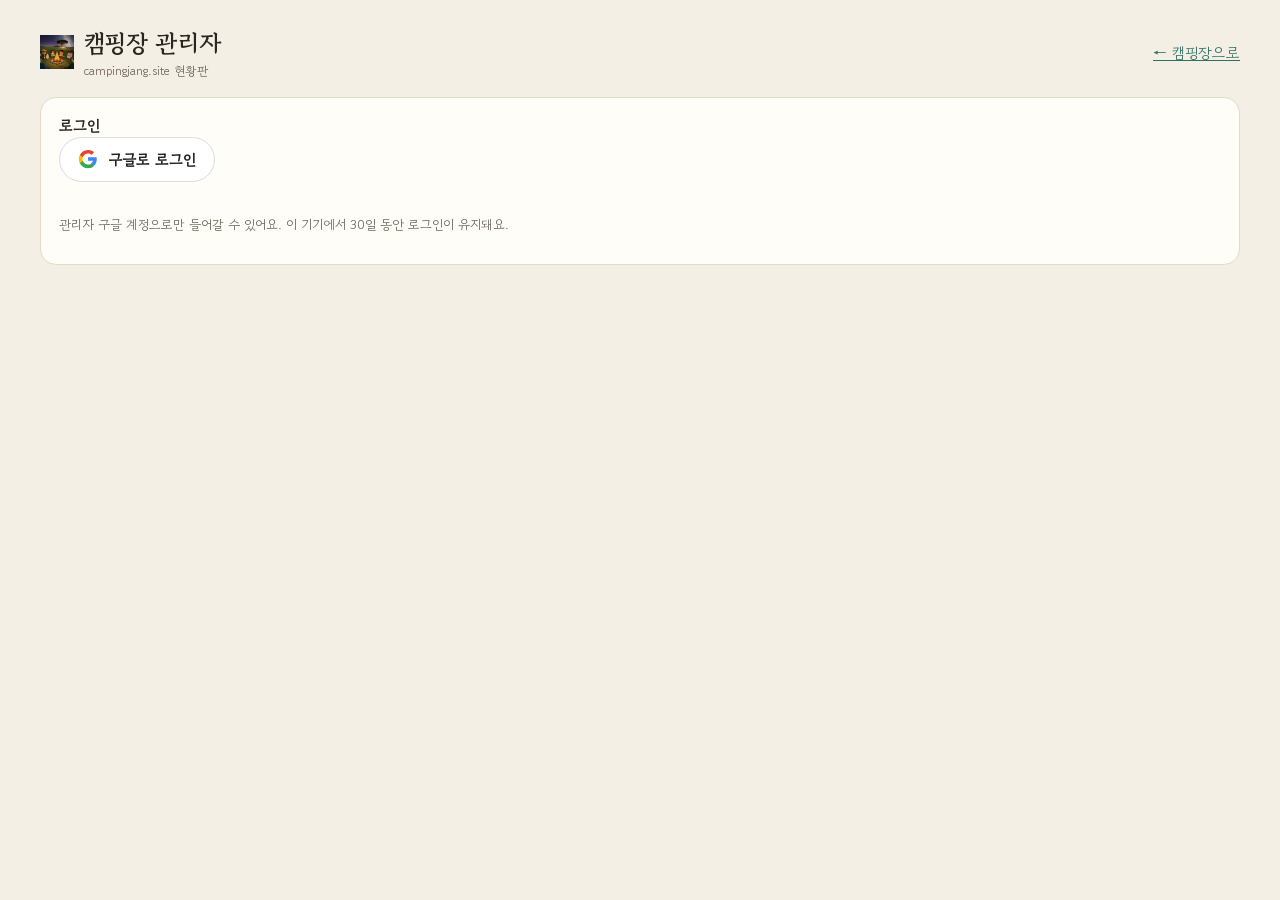
==== commit 36946ede: "관리자 페이지를 캠핑장 관리자로: 제목 · 돌아가기 링크 바꾸고, 비밀번호 입력창 빼고 구글 로그인만, 캠핑장에 없는 연등 칸(숫자 · 잔디 · 표 · 목록) 빼기 Co-Autho" ====
--- a/admin.html
+++ b/admin.html
@@ -4,11 +4,11 @@
 <meta charset="utf-8">
 <meta name="viewport" content="width=device-width, initial-scale=1">
 <meta name="robots" content="noindex">
-<title>관리자 · 큰법당 템플스테이</title>
+<title>캠핑장 관리자</title>
 <link rel="icon" type="image/svg+xml" href="favicon.svg">
 <link rel="stylesheet" href="https://fonts.googleapis.com/css2?family=Gowun+Batang:wght@700&family=Gowun+Dodum&display=swap">
 <style>
-  /* 관리자 현황판: 위 숫자 6칸 → 14일 흐름 · 시간대 → 지금(장소 · 하는 일 · 서버 · 인기) → 누적 순위 · 날짜별 표 → 연등 · 신고 */
+  /* 관리자 현황판: 위 숫자 6칸 → 14일 흐름 · 시간대 → 지금(장소 · 하는 일 · 서버 · 인기) → 누적 순위 · 날짜별 표 → 신고 */
   :root { --bg: #f4efe4; --card: #fffdf8; --fg: #2b2420; --muted: #6d625a; --faint: #a4988a; --line: #e4dac8; --grid: #efe7d8;
     --jade: #2f6f62; --jade-soft: #e2efe9; --jade-pale: #b9d6cc; --amber: #c97a3c; --amber-pale: #ecc9a8; --red: #b8463f; color-scheme: light; }
   @media (prefers-color-scheme: dark) { :root { --bg: #1b1815; --card: #25211d; --fg: #efe7da; --muted: #b3a797; --faint: #7d7266; --line: #3a332c; --grid: #2f2a24;
@@ -51,7 +51,7 @@
   @media (max-width: 680px) { .grid > * { grid-column: span 12 !important; } }
 
   /* 숫자 6칸 */
-  .kpis { display: grid; grid-template-columns: repeat(6, 1fr); gap: 12px; }
+  .kpis { display: grid; grid-template-columns: repeat(5, 1fr); gap: 12px; }
   @media (max-width: 980px) { .kpis { grid-template-columns: repeat(3, 1fr); } }
   @media (max-width: 520px) { .kpis { grid-template-columns: repeat(2, 1fr); } }
   .kpi { background: var(--card); border: 1px solid var(--line); border-radius: 14px; padding: 13px 15px; display: grid; gap: 1px; align-content: start; }
@@ -124,7 +124,7 @@
   .daily tr.today td { font-weight: 700; color: var(--jade); }
   .daily td.zero { color: var(--faint); }
 
-  /* 연등 · 신고 */
+  /* 신고 */
   .lanterns { max-height: 420px; overflow-y: auto; display: grid; gap: 6px; }
   .lantern { display: flex; align-items: center; gap: 10px; padding: 7px 10px; border: 1px solid var(--line); border-radius: 10px; font-size: 14px; }
   .lantern .dot { width: 13px; height: 17px; border-radius: 7px; border: 1px solid rgba(0,0,0,.15); flex: none; }
@@ -150,26 +150,19 @@
 <body>
 <main>
   <header class="top">
-    <div class="brand"><img src="favicon.svg" alt=""><div><h1>큰법당 관리자</h1><small>templestay.site 현황판</small></div></div>
+    <div class="brand"><img src="favicon.svg" alt=""><div><h1>캠핑장 관리자</h1><small>campingjang.site 현황판</small></div></div>
     <span id="live-pill" class="live-pill off" hidden><i></i><span id="stamp">불러오는 중</span></span>
     <button id="refresh" class="ghost" type="button" hidden>새로 불러오기</button>
-    <a href="./">← 법당으로</a>
+    <a href="./">← 캠핑장으로</a>
   </header>
 
   <section id="login" class="card" hidden>
     <h2>로그인</h2>
-    <div id="google-box" hidden>
+    <div id="google-box">
       <button id="google-btn" type="button" class="google"><svg viewBox="0 0 24 24" aria-hidden="true"><path fill="#4285F4" d="M22.5 12.2c0-.8-.1-1.5-.2-2.2H12v4.2h5.9a5 5 0 0 1-2.2 3.3v2.7h3.5c2.1-1.9 3.3-4.7 3.3-8z"/><path fill="#34A853" d="M12 23c3 0 5.5-1 7.2-2.7l-3.5-2.7c-1 .7-2.2 1.1-3.7 1.1-2.9 0-5.3-1.9-6.2-4.5H2.2v2.8A11 11 0 0 0 12 23z"/><path fill="#FBBC05" d="M5.8 14.2a6.6 6.6 0 0 1 0-4.3V7.1H2.2a11 11 0 0 0 0 9.9z"/><path fill="#EA4335" d="M12 5.4c1.6 0 3.1.6 4.2 1.7l3.1-3.1A11 11 0 0 0 2.2 7.1l3.6 2.8C6.7 7.3 9.1 5.4 12 5.4z"/></svg>구글로 로그인</button>
       <p id="g-err" class="err" role="alert"></p>
-      <p class="muted">관리자 구글 계정으로만 들어갈 수 있어요.</p>
+      <p class="muted">관리자 구글 계정으로만 들어갈 수 있어요. 이 기기에서 30일 동안 로그인이 유지돼요.</p>
     </div>
-    <form id="login-form" autocomplete="off">
-      <label for="pw">관리자 비밀번호</label>
-      <input id="pw" type="password" autocomplete="current-password">
-      <p id="err" class="err" role="alert"></p>
-      <button type="submit">들어가기</button>
-      <p class="muted">이 기기에서 30일 동안 로그인이 유지돼요.</p>
-    </form>
   </section>
 
   <section id="dash" hidden style="display:grid;gap:16px">
@@ -178,7 +171,6 @@
       <div class="kpi live"><small>지금 접속</small><b id="k-online">-</b><em id="k-online-sub"></em></div>
       <div class="kpi"><small>오늘 방문</small><b id="k-today">-</b><em id="k-today-sub"></em></div>
       <div class="kpi"><small>오늘 입장</small><b id="k-joins">-</b><em id="k-joins-sub"></em></div>
-      <div class="kpi"><small>오늘 연등</small><b id="k-wish">-</b><em id="k-wish-sub"></em></div>
       <div class="kpi"><small>평균 머문 시간</small><b id="k-stay">-</b><em id="k-stay-sub"></em></div>
       <div class="kpi"><small>오늘 최고 동시접속</small><b id="k-peak">-</b><em id="k-peak-sub"></em></div>
     </div>
@@ -187,7 +179,7 @@
       <div class="card s8">
         <div class="card-head"><h2>방문 잔디</h2>
           <div class="seg" id="seg-days" role="group" aria-label="볼 숫자">
-            <button type="button" data-m="days" aria-pressed="true">방문</button><button type="button" data-m="joins" aria-pressed="false">입장</button><button type="button" data-m="wish" aria-pressed="false">연등</button><button type="button" data-m="peak" aria-pressed="false">최고 동시접속</button>
+            <button type="button" data-m="days" aria-pressed="true">방문</button><button type="button" data-m="joins" aria-pressed="false">입장</button><button type="button" data-m="peak" aria-pressed="false">최고 동시접속</button>
           </div></div>
         <div class="grass-wrap"><div id="grass-m" class="grass-months"></div><div id="grass" class="grass"></div></div>
         <div class="grass-legend">적게 <i style="background:var(--grid)"></i><i class="l1"></i><i class="l2"></i><i class="l3"></i><i class="l4"></i> 많이 · 한 칸이 하루, 세로 한 줄이 한 주 (위가 일요일)</div>
@@ -227,13 +219,7 @@
         <div class="tablewrap"><table id="daily" class="daily"></table></div>
       </div>
 
-      <div class="card s7">
-        <div class="card-head"><h2>걸린 연등 <span id="w-count" class="badge"></span></h2>
-          <input id="w-find" type="search" placeholder="법명으로 찾기" aria-label="법명으로 찾기" style="font-size:14px;padding:6px 10px;max-width:180px"></div>
-        <p class="muted" style="margin:-6px 0 10px">소원 글은 비공개라 서버에도 없어요. 이상한 법명은 내리기.</p>
-        <div id="lanterns" class="lanterns"></div>
-      </div>
-      <div class="card s5">
+      <div class="card s12">
         <div class="card-head"><h2>신고 <span id="r-count" class="badge"></span></h2></div>
         <div id="reports"></div>
       </div>
@@ -272,7 +258,7 @@
   // 어제와 견주기: 화살표 + 부호로 (색만으로 알리지 않게)
   const delta = (a, b, unit = '') => !b ? (a ? '어제 0' : '어제와 같아요') : a === b ? `어제와 같아요 (${num(b)}${unit})` : `어제 ${num(b)}${unit} · ${a > b ? '▲' : '▼'} ${Math.abs(Math.round(((a - b) / b) * 100))}%`;
 
-  const KEY = 'maeum:adminToken'; // 법당 화면과 같은 입장권 (여기서 로그인하면 법당 화면에서도 관리자)
+  const KEY = 'maeum:adminToken'; // 캠핑장 화면과 같은 입장권 (여기서 로그인하면 캠핑장 화면에서도 관리자)
   const getTok = () => { try { const t = localStorage.getItem(KEY) || ''; if (t && +t.split('.')[0] < Date.now()) { localStorage.removeItem(KEY); return ''; } return t; } catch { return ''; } };
   const setTok = (v) => { try { v ? localStorage.setItem(KEY, v) : localStorage.removeItem(KEY); } catch {} };
   let timer = null, S = null;
@@ -281,7 +267,7 @@
   function show(logged) {
     $('#login').hidden = logged; $('#dash').hidden = !logged; $('#live-pill').hidden = !logged; $('#refresh').hidden = !logged;
     clearInterval(timer);
-    if (logged) { load(); timer = setInterval(load, 30000); } else setTimeout(() => $('#pw').focus(), 50);
+    if (logged) { load(); timer = setInterval(load, 30000); };
   }
 
   async function load() {
@@ -308,8 +294,6 @@
     $('#k-today-sub').textContent = delta(s.today || 0, s.days?.[yday] || 0, '명');
     $('#k-joins').innerHTML = `${num(s.joins?.[today])}<u>번</u>`;
     $('#k-joins-sub').textContent = delta(s.joins?.[today] || 0, s.joins?.[yday] || 0, '번');
-    $('#k-wish').innerHTML = `${num(s.wishDays?.[today])}<u>개</u>`;
-    $('#k-wish-sub').textContent = `누적 ${num(s.wishTotal)}개 · 지금 걸린 ${num(s.wishes?.length)}개`;
     const last7 = lastDays(7), sum = (m, ks) => ks.reduce((n, k) => n + (m?.[k] || 0), 0), n7 = sum(s.stayN, last7);
     const avgToday = s.stayN?.[today] ? s.staySec[today] / s.stayN[today] : 0;
     $('#k-stay').textContent = avgToday ? mmss(avgToday) : '-';
@@ -317,14 +301,13 @@
     $('#k-peak').innerHTML = `${num(s.peaks?.[today]?.n)}<u>명</u>`;
     $('#k-peak-sub').textContent = s.best?.n ? `역대 ${s.best.n}명 · ${new Date(s.best.at).toLocaleDateString('ko-KR', { month: 'numeric', day: 'numeric' })}` : '';
 
-    renderDays(); renderHours(); renderLive(); renderRank(); renderDaily(); renderLanterns();
+    renderDays(); renderHours(); renderLive(); renderRank(); renderDaily();
   }
 
   // ── 최근 14일: 한 번에 한 숫자만 (축이 둘인 그래프는 만들지 않아요)
   const DAY_METRICS = {
     days: { name: '방문', unit: '명', get: (d) => S.days?.[d] || 0 },
     joins: { name: '입장', unit: '번', get: (d) => S.joins?.[d] || 0 },
-    wish: { name: '연등', unit: '개', get: (d) => S.wishDays?.[d] || 0, amber: true },
     peak: { name: '최고 동시접속', unit: '명', get: (d) => S.peaks?.[d]?.n || 0 },
   };
   // 잔디: 최근 20주. 진하기 4단계는 기록된 날 중 가장 많은 날 기준
@@ -398,21 +381,12 @@
   function renderDaily() {
     const s = S, today = kdayOf(Date.now()), ds = lastDays(14).reverse();
     const cell = (v, txt = num(v)) => `<td class="${v ? '' : 'zero'}">${v ? txt : '0'}</td>`;
-    $('#daily').innerHTML = `<thead><tr><th>날짜</th><th>방문</th><th>입장</th><th>연등</th><th>평균 머묾</th><th>최고 동시</th></tr></thead><tbody>` + ds.map((d) => {
+    $('#daily').innerHTML = `<thead><tr><th>날짜</th><th>방문</th><th>입장</th><th>평균 머묾</th><th>최고 동시</th></tr></thead><tbody>` + ds.map((d) => {
       const st = s.stayN?.[d] ? s.staySec[d] / s.stayN[d] : 0;
-      return `<tr class="${d === today ? 'today' : ''}"><td>${md(d)} (${wk(d)})${d === today ? ' 오늘' : ''}</td>${cell(s.days?.[d])}${cell(s.joins?.[d])}${cell(s.wishDays?.[d])}${st ? `<td>${mmss(st)}</td>` : '<td class="zero">-</td>'}${cell(s.peaks?.[d]?.n)}</tr>`;
+      return `<tr class="${d === today ? 'today' : ''}"><td>${md(d)} (${wk(d)})${d === today ? ' 오늘' : ''}</td>${cell(s.days?.[d])}${cell(s.joins?.[d])}${st ? `<td>${mmss(st)}</td>` : '<td class="zero">-</td>'}${cell(s.peaks?.[d]?.n)}</tr>`;
     }).join('') + '</tbody>';
   }
 
-  // ── 걸린 연등 (새것부터, 법명으로 찾기)
-  function renderLanterns() {
-    const q = $('#w-find').value.trim();
-    const all = [...(S.wishes || [])].reverse(), ws = q ? all.filter((w) => String(w.n || '').includes(q)) : all;
-    $('#w-count').textContent = all.length;
-    $('#lanterns').innerHTML = ws.length ? ws.map((w) => `<div class="lantern"><span class="dot" style="background:${/^#[0-9a-f]{3,8}$/i.test(w.c) ? w.c : '#ddd'}"></span><span>${esc(w.n || '이름 없음')}</span>${w.v ? `<span class="muted">마음 시주 ${num(w.v)}원</span>` : ''}<small>${w.at ? new Date(w.at).toLocaleString('ko-KR', { month: 'numeric', day: 'numeric', hour: 'numeric', minute: '2-digit' }) : '예전 연등'}</small><button class="ghost" type="button" data-unwish="${esc(w.id)}">내리기</button></div>`).join('')
-      : `<p class="empty-note">${q ? '찾는 법명의 연등이 없어요' : '걸린 연등이 없어요'}</p>`;
-  }
-  $('#w-find').addEventListener('input', () => S && renderLanterns());
 
   // 지표 · 탭 고르기
   document.addEventListener('click', (e) => {
@@ -454,25 +428,7 @@
     loadReports();
   });
 
-  // 연등 내리기: 모든 서버의 법당 천장에서 바로 사라져요
-  $('#lanterns').addEventListener('click', async (e) => {
-    const b = e.target.closest('[data-unwish]');
-    if (!b || !confirm('이 연등을 내릴까요? 모든 서버의 법당에서 바로 사라져요.')) return;
-    b.disabled = true;
-    await fetch(`${RELAY_URL}/admin/wish-delete`, { method: 'POST', headers: { Authorization: `Bearer ${getTok()}`, 'Content-Type': 'application/json' }, body: JSON.stringify({ id: b.dataset.unwish }) }).catch(() => {});
-    load();
-  });
-
-  $('#login-form').addEventListener('submit', async (e) => {
-    e.preventDefault();
-    $('#err').textContent = '';
-    const r = await fetch(`${RELAY_URL}/admin/login`, { method: 'POST', headers: { 'Content-Type': 'application/json' }, body: JSON.stringify({ password: $('#pw').value.trim() }) }).catch(() => null);
-    if (!r) return ($('#err').textContent = '서버에 닿지 않았어요. 잠시 뒤 다시 해 주세요');
-    if (r.status === 401) return ($('#err').textContent = '비밀번호가 맞지 않아요');
-    setTok((await r.json()).token);
-    $('#pw').value = '';
-    show(true);
-  });
+
   // 구글 로그인: Firebase 로 구글 창을 띄우고, 받은 증표를 서버가 검사해서 입장권을 준다
   if (FIREBASE.apiKey) {
     $('#google-box').hidden = false;
